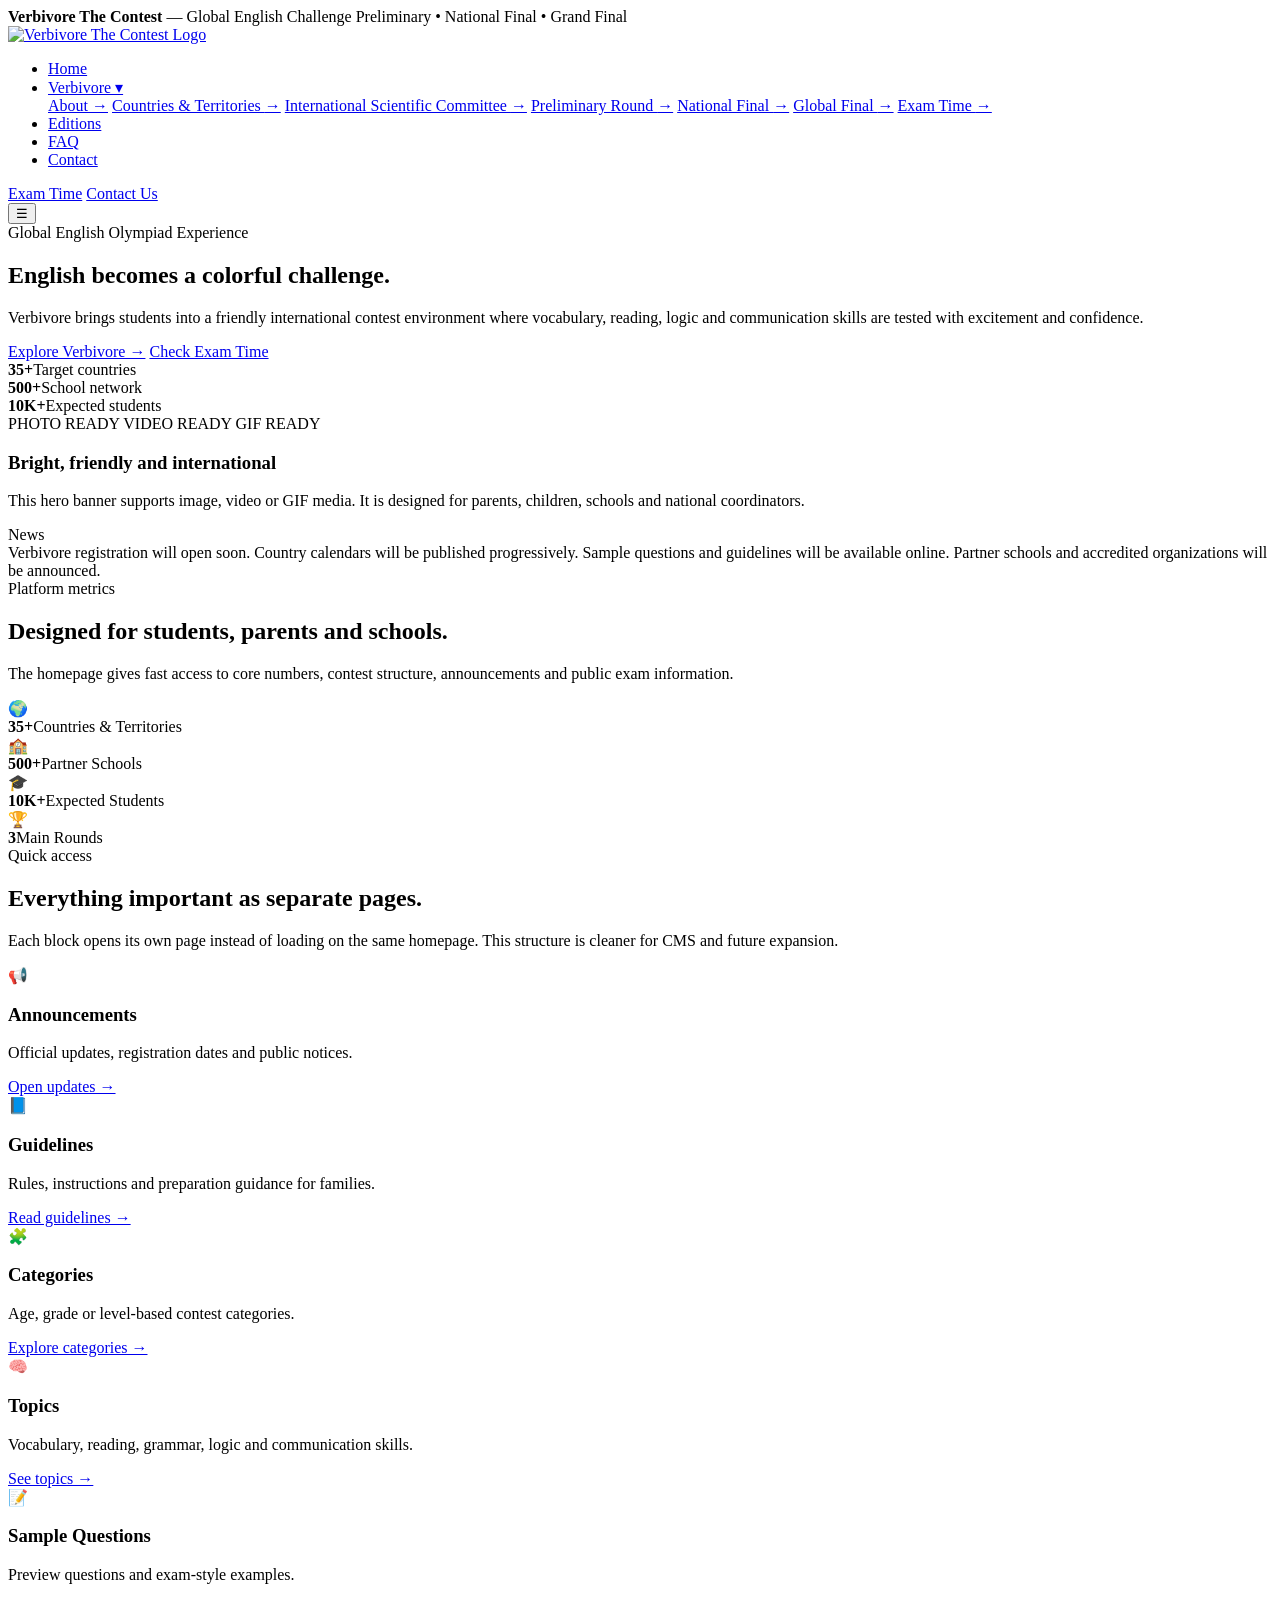
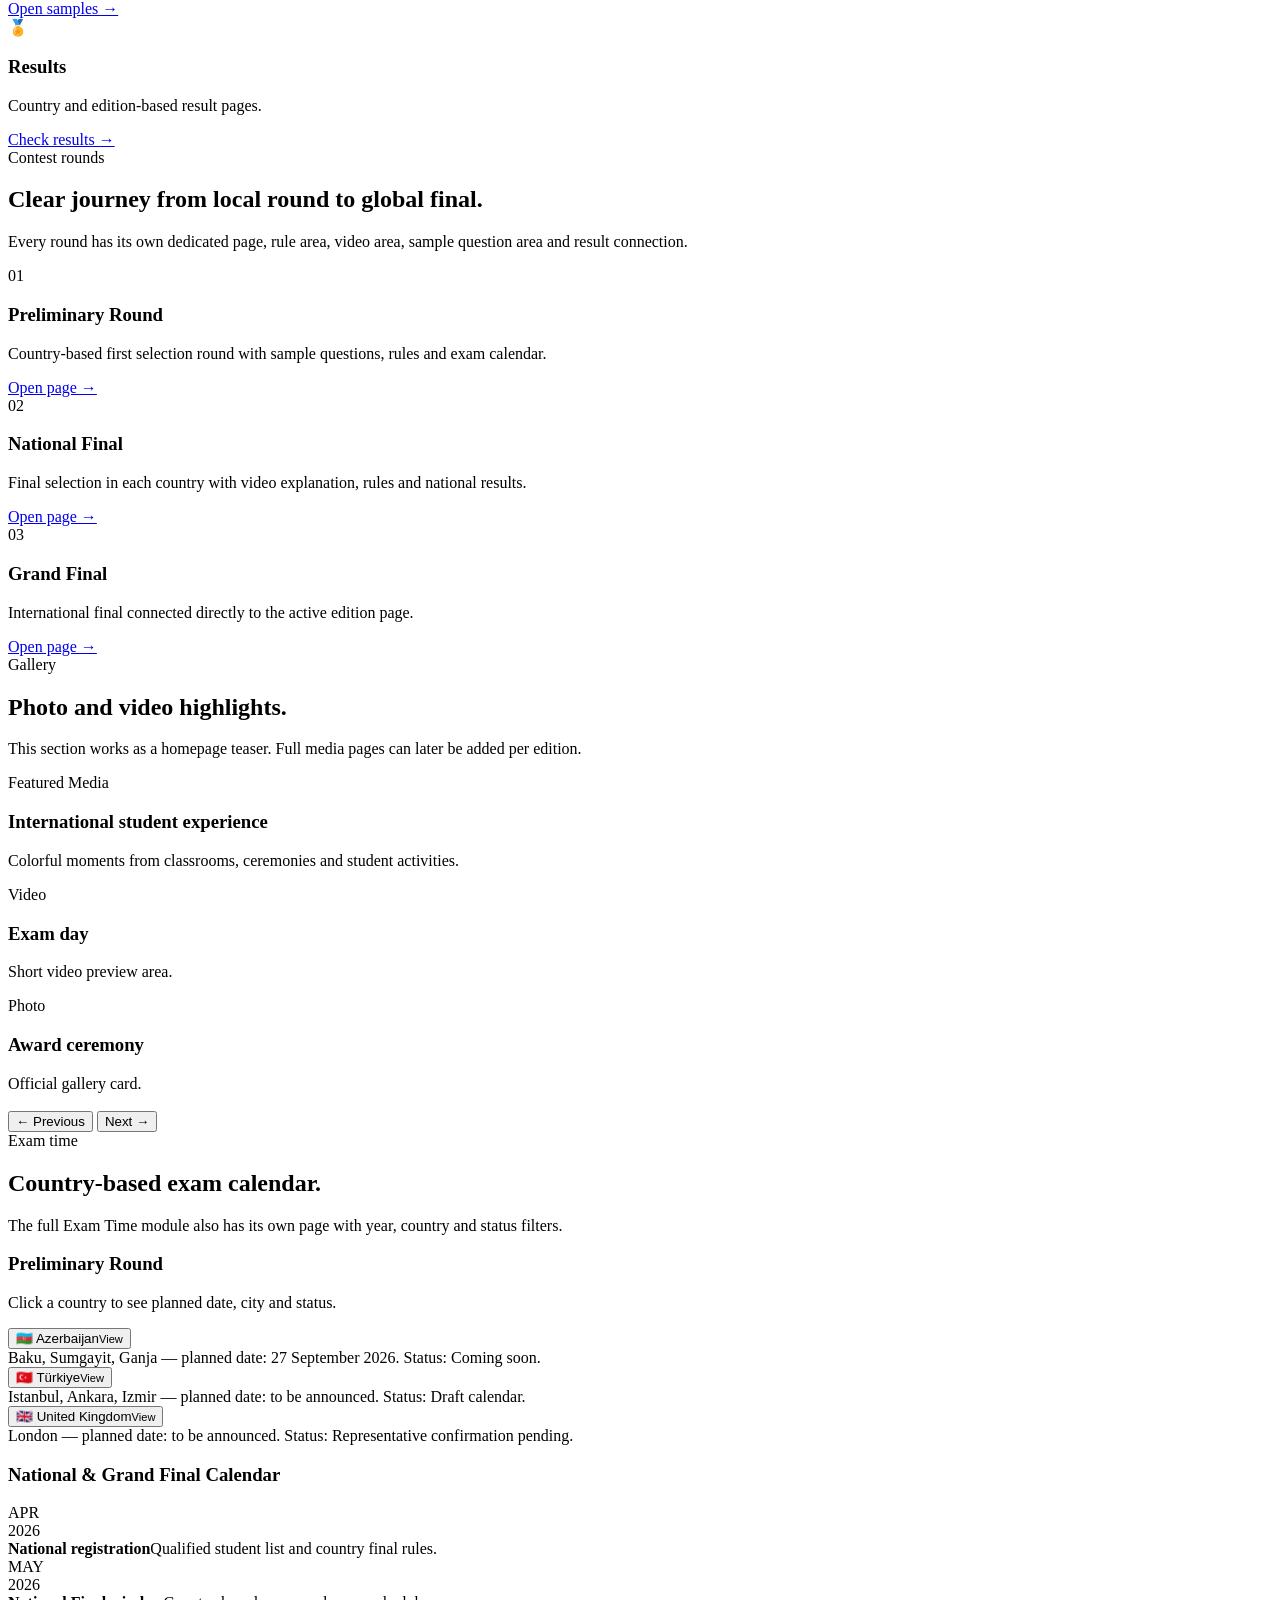
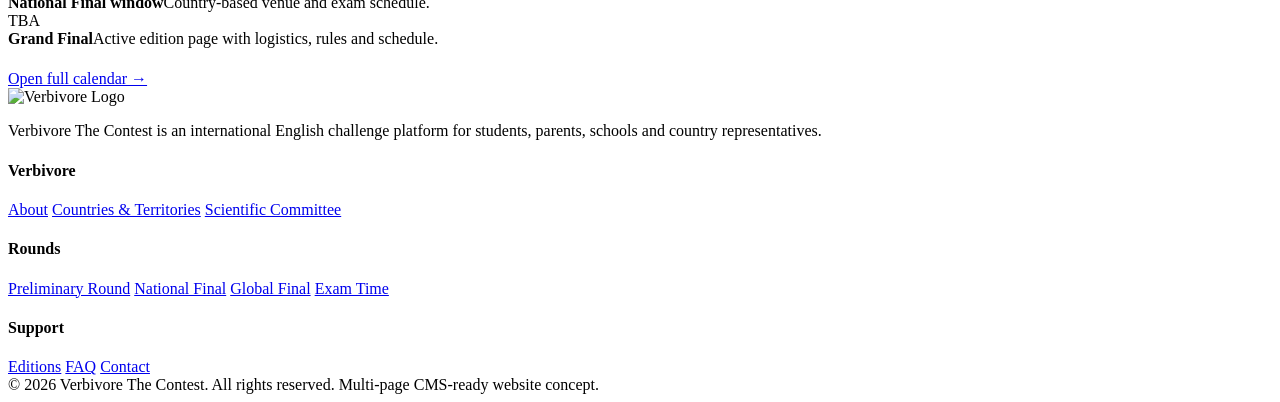
==== index.html @ 2a3293e6 "Add files via upload" ====
<!DOCTYPE html>
<html lang="en">
<head>
  <meta charset="UTF-8" />
  <meta name="viewport" content="width=device-width, initial-scale=1.0" />
  <title>Verbivore The Contest | Home</title>
  <link rel="stylesheet" href="assets/style.css" />
</head>
<body>
  <div class="top-strip">
    <div class="container">
      <span><b>Verbivore The Contest</b> — Global English Challenge</span>
      <span>Preliminary • National Final • Grand Final</span>
    </div>
  </div>
  <header class="site-header" id="siteHeader">
    <div class="container navbar">
      <a class="brand" href="index.html" aria-label="Verbivore Home">
        <img src="assets/verbivore-logo.png" alt="Verbivore The Contest Logo" />
      </a>
      <nav>
        <ul class="menu">
          <li><a href="index.html">Home</a></li>
          <li>
            <a class="dropbtn" href="verbivore/index.html">Verbivore ▾</a>
            <div class="dropdown">
              <a href="verbivore/about.html">About <span>→</span></a>
              <a href="verbivore/countries-territories.html">Countries & Territories <span>→</span></a>
              <a href="verbivore/scientific-committee.html">International Scientific Committee <span>→</span></a>
              <a href="verbivore/preliminary-round.html">Preliminary Round <span>→</span></a>
              <a href="verbivore/national-final.html">National Final <span>→</span></a>
              <a href="verbivore/global-final.html">Global Final <span>→</span></a>
              <a href="verbivore/exam-time.html">Exam Time <span>→</span></a>
            </div>
          </li>
          <li><a href="editions/index.html">Editions</a></li>
          <li><a href="faq.html">FAQ</a></li>
          <li><a href="contact.html">Contact</a></li>
        </ul>
      </nav>
      <div class="header-actions">
        <a class="btn btn-ghost" href="verbivore/exam-time.html">Exam Time</a>
        <a class="btn btn-primary" href="contact.html">Contact Us</a>
      </div>
      <button class="mobile-toggle" id="mobileToggle" aria-label="Open menu">☰</button>
    </div>
  </header>

  <main>
    <section class="hero">
      <div class="container hero-grid">
        <div>
          <div class="eyebrow"><span></span> Global English Olympiad Experience</div>
          <h1>English becomes a colorful <strong>challenge.</strong></h1>
          <p>Verbivore brings students into a friendly international contest environment where vocabulary, reading, logic and communication skills are tested with excitement and confidence.</p>
          <div class="hero-actions">
            <a class="btn btn-primary" href="verbivore/about.html">Explore Verbivore →</a>
            <a class="btn btn-blue" href="verbivore/exam-time.html">Check Exam Time</a>
          </div>
          <div class="hero-mini">
            <div class="mini-card"><b>35+</b><span>Target countries</span></div>
            <div class="mini-card"><b>500+</b><span>School network</span></div>
            <div class="mini-card"><b>10K+</b><span>Expected students</span></div>
          </div>
        </div>
        <div class="hero-visual">
          <div class="visual-photo"></div>
          <div class="visual-content">
            <div class="badge-row">
              <span class="badge">PHOTO READY</span>
              <span class="badge">VIDEO READY</span>
              <span class="badge">GIF READY</span>
            </div>
            <div class="visual-panel">
              <h3>Bright, friendly and international</h3>
              <p>This hero banner supports image, video or GIF media. It is designed for parents, children, schools and national coordinators.</p>
            </div>
          </div>
        </div>
      </div>
      <div class="container">
        <div class="news">
          <div class="news-label">News</div>
          <div class="news-window">
            <div class="news-track">
              <span>Verbivore registration will open soon.</span>
              <span>Country calendars will be published progressively.</span>
              <span>Sample questions and guidelines will be available online.</span>
              <span>Partner schools and accredited organizations will be announced.</span>
            </div>
          </div>
        </div>
      </div>
    </section>

    <section class="section-soft">
      <div class="container">
        <div class="section-head">
          <div>
            <div class="kicker">Platform metrics</div>
            <h2 class="section-title">Designed for students, parents and schools.</h2>
          </div>
          <p class="section-text">The homepage gives fast access to core numbers, contest structure, announcements and public exam information.</p>
        </div>
        <div class="stats-grid">
          <div class="stat-card"><div class="stat-icon">🌍</div><b>35+</b><span>Countries & Territories</span></div>
          <div class="stat-card"><div class="stat-icon">🏫</div><b>500+</b><span>Partner Schools</span></div>
          <div class="stat-card"><div class="stat-icon">🎓</div><b>10K+</b><span>Expected Students</span></div>
          <div class="stat-card"><div class="stat-icon">🏆</div><b>3</b><span>Main Rounds</span></div>
        </div>
      </div>
    </section>

    <section>
      <div class="container">
        <div class="section-head">
          <div>
            <div class="kicker">Quick access</div>
            <h2 class="section-title">Everything important as separate pages.</h2>
          </div>
          <p class="section-text">Each block opens its own page instead of loading on the same homepage. This structure is cleaner for CMS and future expansion.</p>
        </div>
        <div class="card-grid">
          <article class="info-card"><div><div class="icon">📢</div><h3>Announcements</h3><p>Official updates, registration dates and public notices.</p></div><a class="card-link" href="faq.html">Open updates →</a></article>
          <article class="info-card"><div><div class="icon">📘</div><h3>Guidelines</h3><p>Rules, instructions and preparation guidance for families.</p></div><a class="card-link" href="verbivore/preliminary-round.html">Read guidelines →</a></article>
          <article class="info-card"><div><div class="icon">🧩</div><h3>Categories</h3><p>Age, grade or level-based contest categories.</p></div><a class="card-link" href="verbivore/preliminary-round.html">Explore categories →</a></article>
          <article class="info-card"><div><div class="icon">🧠</div><h3>Topics</h3><p>Vocabulary, reading, grammar, logic and communication skills.</p></div><a class="card-link" href="verbivore/about.html">See topics →</a></article>
          <article class="info-card"><div><div class="icon">📝</div><h3>Sample Questions</h3><p>Preview questions and exam-style examples.</p></div><a class="card-link" href="verbivore/preliminary-round.html">Open samples →</a></article>
          <article class="info-card"><div><div class="icon">🏅</div><h3>Results</h3><p>Country and edition-based result pages.</p></div><a class="card-link" href="editions/results.html">Check results →</a></article>
        </div>
      </div>
    </section>

    <section class="section-warm">
      <div class="container">
        <div class="section-head">
          <div>
            <div class="kicker">Contest rounds</div>
            <h2 class="section-title">Clear journey from local round to global final.</h2>
          </div>
          <p class="section-text">Every round has its own dedicated page, rule area, video area, sample question area and result connection.</p>
        </div>
        <div class="round-grid">
          <article class="round-card"><div class="round-number">01</div><h3>Preliminary Round</h3><p>Country-based first selection round with sample questions, rules and exam calendar.</p><a class="card-link" href="verbivore/preliminary-round.html">Open page →</a></article>
          <article class="round-card"><div class="round-number">02</div><h3>National Final</h3><p>Final selection in each country with video explanation, rules and national results.</p><a class="card-link" href="verbivore/national-final.html">Open page →</a></article>
          <article class="round-card"><div class="round-number">03</div><h3>Grand Final</h3><p>International final connected directly to the active edition page.</p><a class="card-link" href="verbivore/global-final.html">Open page →</a></article>
        </div>
      </div>
    </section>

    <section class="section-soft">
      <div class="container">
        <div class="section-head">
          <div>
            <div class="kicker">Gallery</div>
            <h2 class="section-title">Photo and video highlights.</h2>
          </div>
          <p class="section-text">This section works as a homepage teaser. Full media pages can later be added per edition.</p>
        </div>
        <div class="gallery-grid">
          <article class="gallery-feature" id="galleryFeature" style="--bg:url('https://images.unsplash.com/photo-1509062522246-3755977927d7?auto=format&fit=crop&w=1200&q=80')">
            <span class="pill">Featured Media</span>
            <h3>International student experience</h3>
            <p>Colorful moments from classrooms, ceremonies and student activities.</p>
          </article>
          <div class="gallery-side">
            <article class="gallery-item" style="--bg:url('https://images.unsplash.com/photo-1577896851231-70ef18881754?auto=format&fit=crop&w=900&q=80')"><span class="pill">Video</span><h3>Exam day</h3><p>Short video preview area.</p></article>
            <article class="gallery-item" style="--bg:url('https://images.unsplash.com/photo-1523240795612-9a054b0db644?auto=format&fit=crop&w=900&q=80')"><span class="pill">Photo</span><h3>Award ceremony</h3><p>Official gallery card.</p></article>
          </div>
        </div>
        <div class="hero-actions" style="margin-top:18px">
          <button class="btn btn-ghost" id="prevGallery">← Previous</button>
          <button class="btn btn-primary" id="nextGallery">Next →</button>
        </div>
      </div>
    </section>

    <section class="exam-section">
      <div class="container">
        <div class="section-head">
          <div>
            <div class="kicker">Exam time</div>
            <h2 class="section-title">Country-based exam calendar.</h2>
          </div>
          <p class="section-text">The full Exam Time module also has its own page with year, country and status filters.</p>
        </div>
        <div class="exam-layout">
          <article class="exam-card light">
            <h3>Preliminary Round</h3>
            <p>Click a country to see planned date, city and status.</p>
            <div class="country-list">
              <button class="country-item" data-target="az"><span>🇦🇿 Azerbaijan</span><small>View</small></button>
              <div class="country-panel" id="az">Baku, Sumgayit, Ganja — planned date: 27 September 2026. Status: Coming soon.</div>
              <button class="country-item" data-target="tr"><span>🇹🇷 Türkiye</span><small>View</small></button>
              <div class="country-panel" id="tr">Istanbul, Ankara, Izmir — planned date: to be announced. Status: Draft calendar.</div>
              <button class="country-item" data-target="uk"><span>🇬🇧 United Kingdom</span><small>View</small></button>
              <div class="country-panel" id="uk">London — planned date: to be announced. Status: Representative confirmation pending.</div>
            </div>
          </article>
          <article class="exam-card">
            <h3>National & Grand Final Calendar</h3>
            <div class="timeline">
              <div class="timeline-row"><div class="date-badge">APR<br>2026</div><div><b>National registration</b><span>Qualified student list and country final rules.</span></div></div>
              <div class="timeline-row"><div class="date-badge">MAY<br>2026</div><div><b>National Final window</b><span>Country-based venue and exam schedule.</span></div></div>
              <div class="timeline-row"><div class="date-badge">TBA</div><div><b>Grand Final</b><span>Active edition page with logistics, rules and schedule.</span></div></div>
            </div>
            <div class="hero-actions" style="margin-top:22px"><a class="btn btn-primary" href="verbivore/exam-time.html">Open full calendar →</a></div>
          </article>
        </div>
      </div>
    </section>
  </main>

  <footer class="footer">
    <div class="container">
      <div class="footer-grid">
        <div>
          <img src="assets/verbivore-logo.png" alt="Verbivore Logo" />
          <p>Verbivore The Contest is an international English challenge platform for students, parents, schools and country representatives.</p>
        </div>
        <div>
          <h4>Verbivore</h4>
          <a href="verbivore/about.html">About</a>
          <a href="verbivore/countries-territories.html">Countries & Territories</a>
          <a href="verbivore/scientific-committee.html">Scientific Committee</a>
        </div>
        <div>
          <h4>Rounds</h4>
          <a href="verbivore/preliminary-round.html">Preliminary Round</a>
          <a href="verbivore/national-final.html">National Final</a>
          <a href="verbivore/global-final.html">Global Final</a>
          <a href="verbivore/exam-time.html">Exam Time</a>
        </div>
        <div>
          <h4>Support</h4>
          <a href="editions/index.html">Editions</a>
          <a href="faq.html">FAQ</a>
          <a href="contact.html">Contact</a>
        </div>
      </div>
      <div class="footer-bottom">
        <span>© 2026 Verbivore The Contest. All rights reserved.</span>
        <span>Multi-page CMS-ready website concept.</span>
      </div>
    </div>
  </footer>
  <script src="assets/main.js"></script>
</body>
</html>
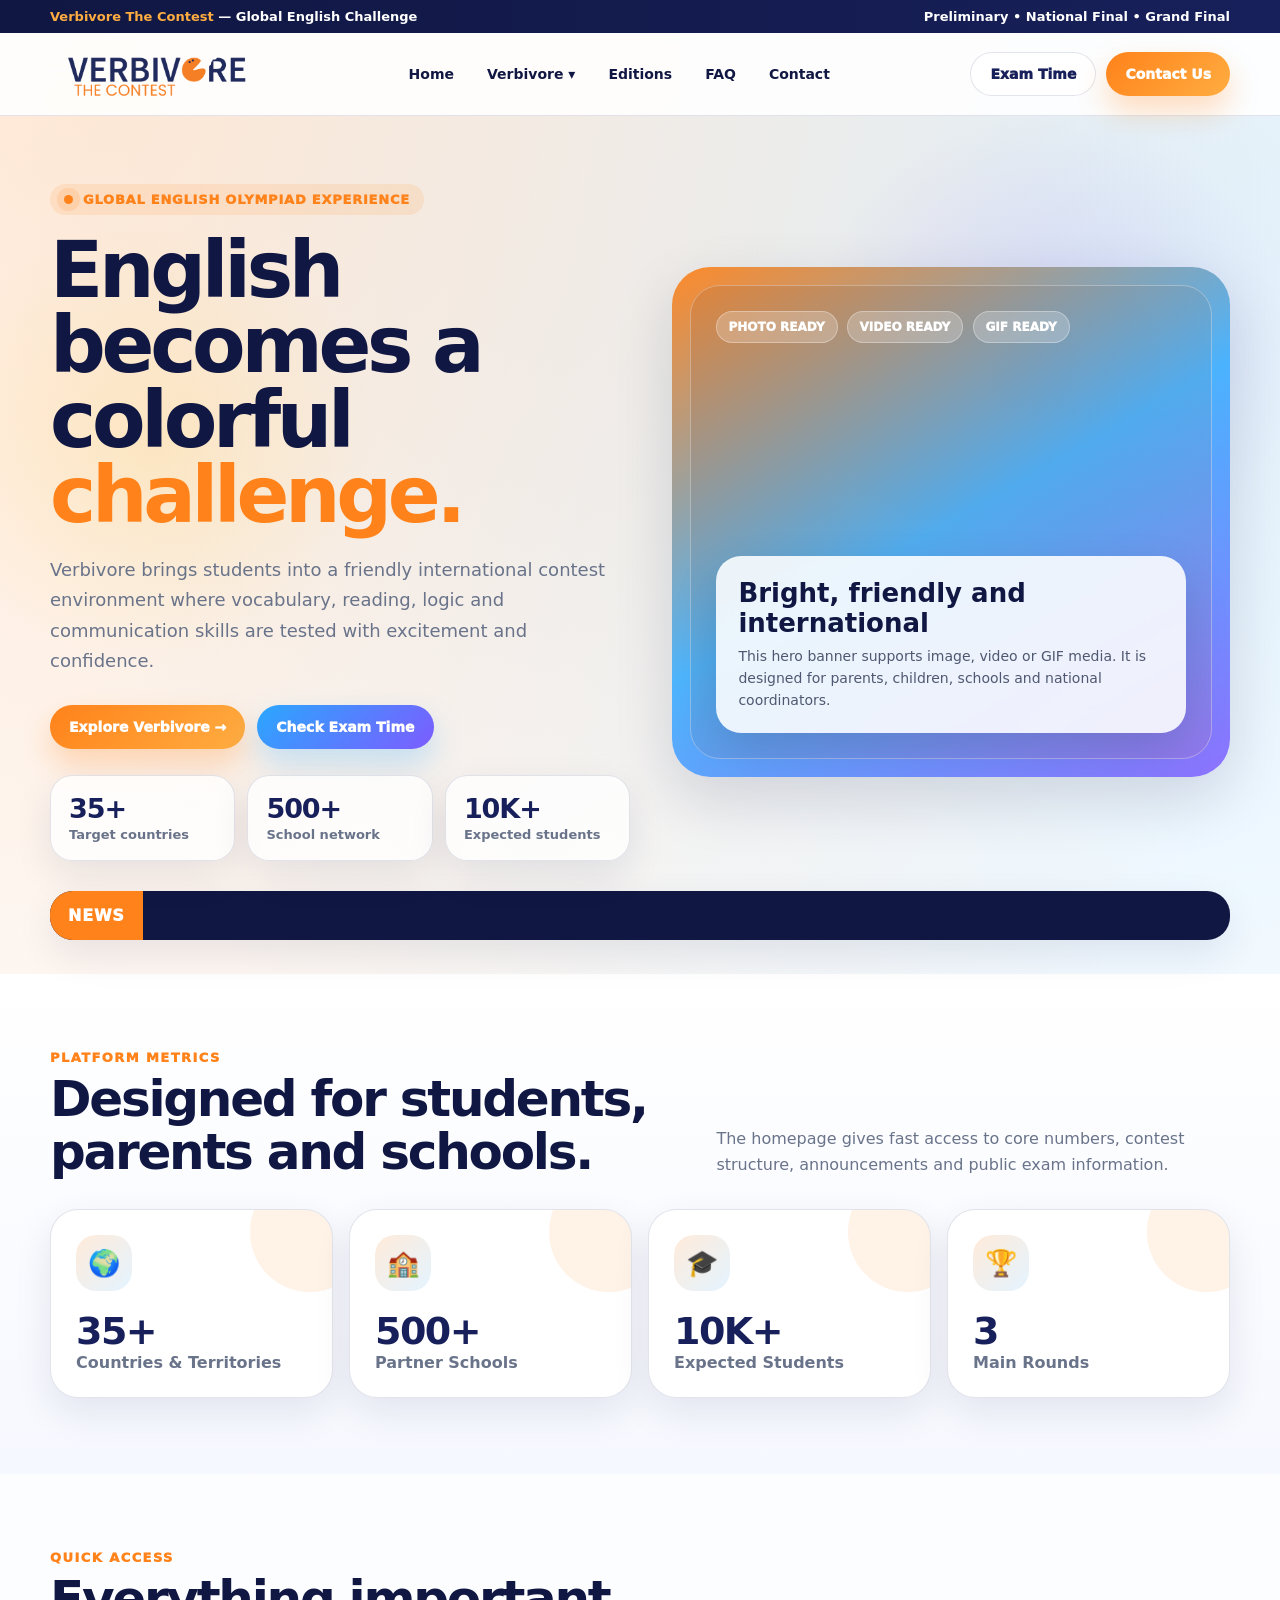
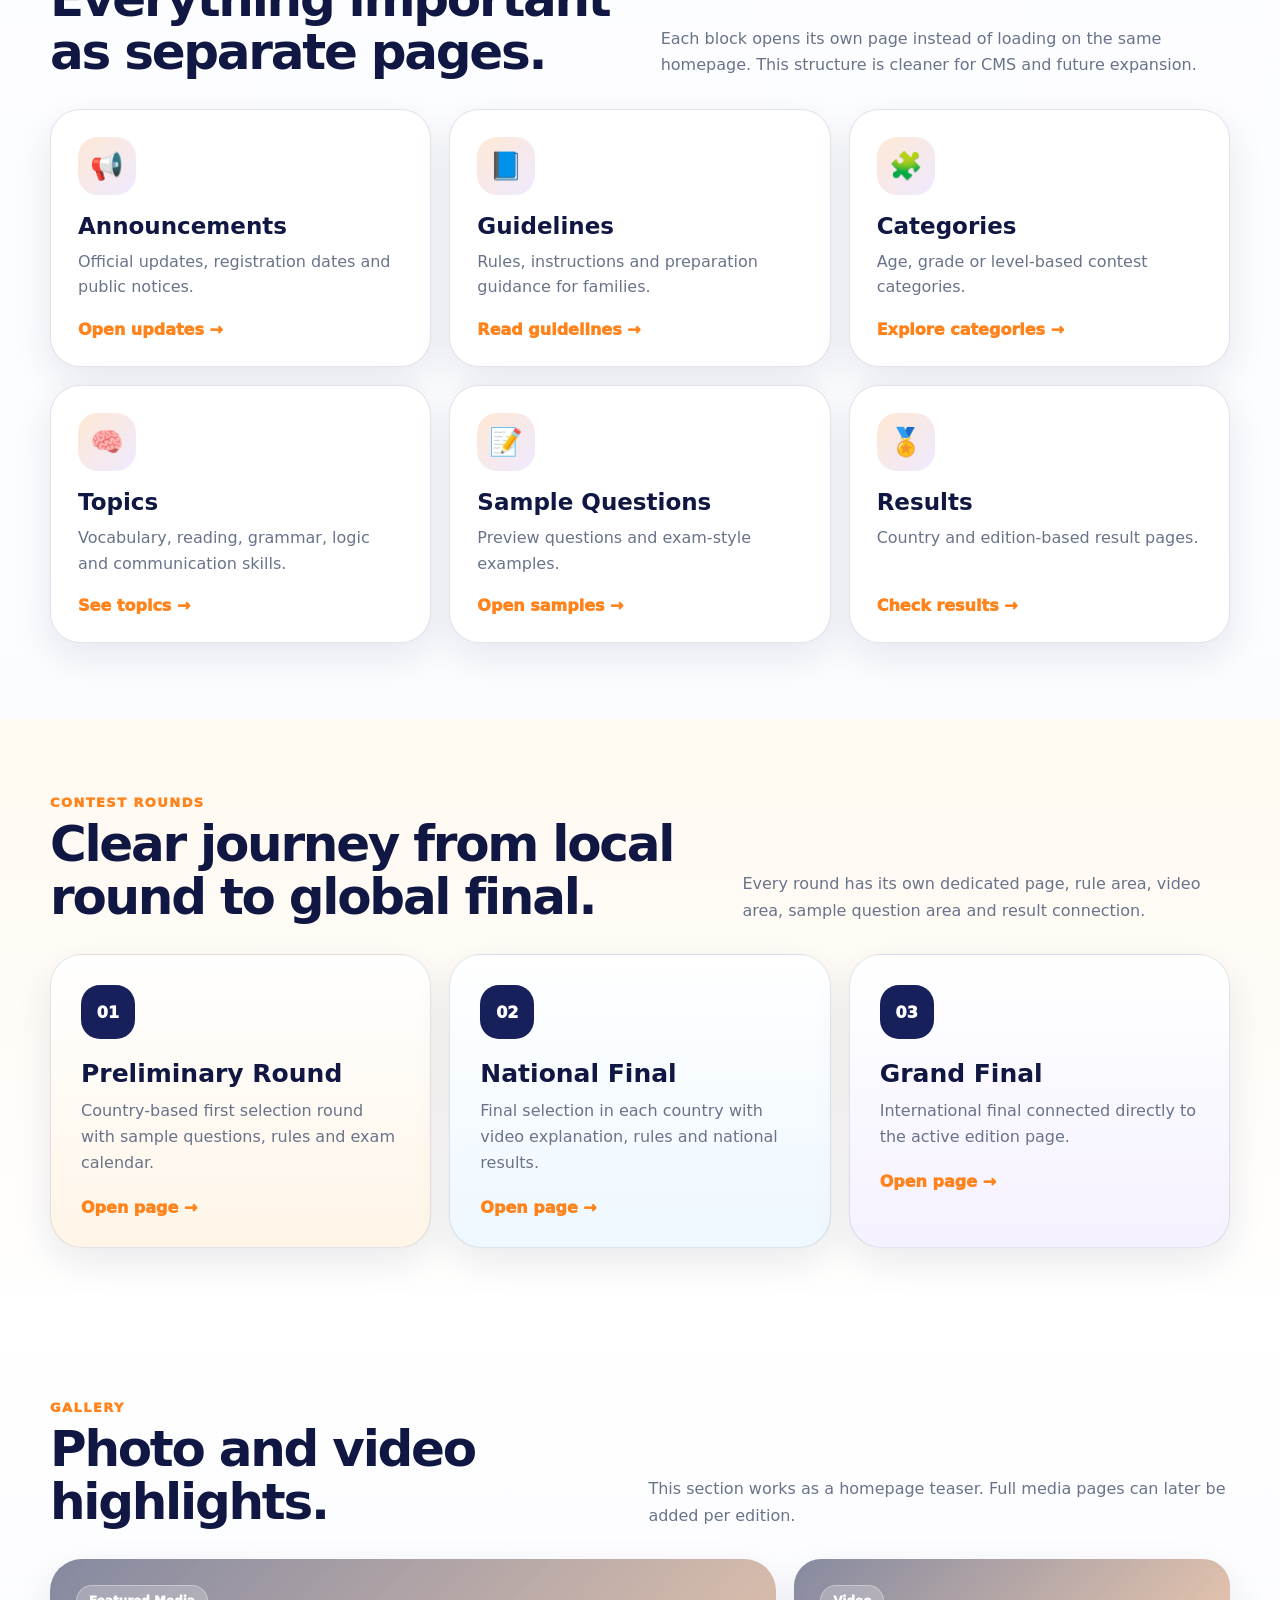
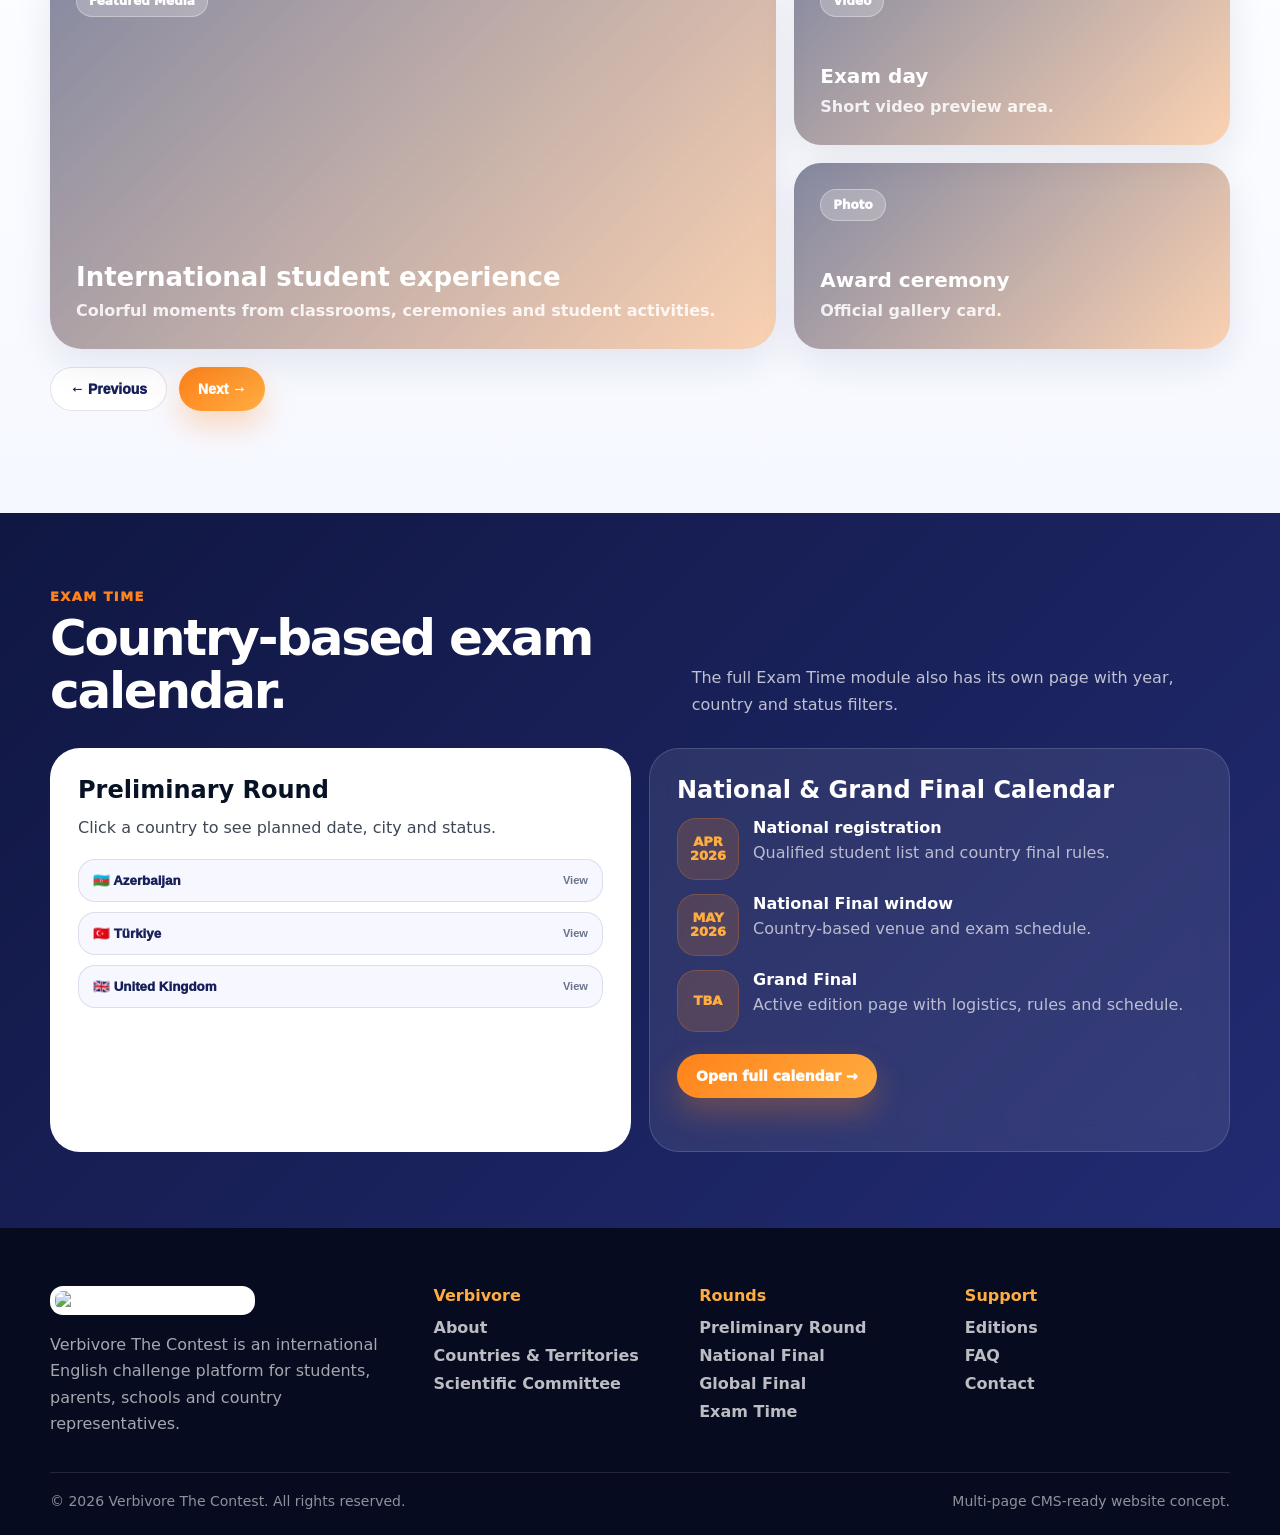
==== commit 03aec2f1: "Update index.html" ====
--- a/index.html
+++ b/index.html
@@ -4,7 +4,7 @@
   <meta charset="UTF-8" />
   <meta name="viewport" content="width=device-width, initial-scale=1.0" />
   <title>Verbivore The Contest | Home</title>
-  <link rel="stylesheet" href="assets/style.css" />
+  <link rel="stylesheet" href="style.css" />
 </head>
 <body>
   <div class="top-strip">
@@ -16,7 +16,7 @@
   <header class="site-header" id="siteHeader">
     <div class="container navbar">
       <a class="brand" href="index.html" aria-label="Verbivore Home">
-        <img src="assets/verbivore-logo.png" alt="Verbivore The Contest Logo" />
+        <img src="verbivore-logo.png" alt="Verbivore The Contest Logo" />
       </a>
       <nav>
         <ul class="menu">
@@ -244,6 +244,6 @@
       </div>
     </div>
   </footer>
-  <script src="assets/main.js"></script>
+  <script src="main.js"></script>
 </body>
 </html>
--- a/style.css
+++ b/style.css
@@ -0,0 +1,169 @@
+
+:root{
+  --navy:#17205a;
+  --navy-2:#101742;
+  --orange:#ff821a;
+  --orange-2:#ffad41;
+  --sky:#2aa7ff;
+  --green:#2fcf7f;
+  --pink:#ff5d9e;
+  --purple:#7d5cff;
+  --yellow:#ffd166;
+  --ink:#081225;
+  --muted:#69738a;
+  --soft:#f7f8ff;
+  --cream:#fff5ea;
+  --white:#ffffff;
+  --line:rgba(23,32,90,.12);
+  --shadow:0 22px 60px rgba(16,23,66,.14);
+  --shadow-soft:0 14px 38px rgba(16,23,66,.09);
+  --radius:28px;
+  --max:1180px;
+}
+*{box-sizing:border-box;margin:0;padding:0}
+html{scroll-behavior:smooth}
+body{
+  font-family:Inter,ui-sans-serif,system-ui,-apple-system,BlinkMacSystemFont,"Segoe UI",Arial,sans-serif;
+  color:var(--ink);
+  background:
+    radial-gradient(circle at 8% 2%, rgba(255,130,26,.18), transparent 28%),
+    radial-gradient(circle at 90% 6%, rgba(42,167,255,.15), transparent 25%),
+    linear-gradient(180deg,#fff 0%,#fbfcff 52%,#fff 100%);
+  overflow-x:hidden;
+}
+a{text-decoration:none;color:inherit}
+img,video{display:block;max-width:100%}
+.container{width:min(var(--max),calc(100% - 38px));margin:0 auto}
+.top-strip{
+  background:linear-gradient(90deg,var(--navy-2),var(--navy));
+  color:#fff;
+  font-size:13px;
+  font-weight:750;
+}
+.top-strip .container{display:flex;justify-content:space-between;gap:16px;align-items:center;padding:9px 0}
+.top-strip b{color:var(--orange-2)}
+.site-header{
+  position:sticky;top:0;z-index:100;
+  background:rgba(255,255,255,.88);
+  backdrop-filter:blur(18px);
+  border-bottom:1px solid var(--line);
+}
+.navbar{min-height:82px;display:flex;align-items:center;justify-content:space-between;gap:18px}
+.brand{display:flex;align-items:center;gap:12px}
+.brand img{width:218px;height:auto}
+.menu{display:flex;align-items:center;gap:5px;list-style:none;font-size:14px;font-weight:900;color:var(--navy-2)}
+.menu>li{position:relative}
+.menu a,.dropbtn{display:inline-flex;align-items:center;gap:7px;padding:12px 14px;border-radius:999px;transition:.22s ease}
+.menu a:hover,.dropbtn:hover{background:rgba(255,130,26,.12);color:var(--orange)}
+.dropdown{position:absolute;top:45px;left:0;width:300px;background:#fff;border:1px solid var(--line);box-shadow:var(--shadow);border-radius:22px;padding:10px;display:none}
+.menu>li:hover .dropdown{display:grid}
+.dropdown a{border-radius:16px;padding:11px 12px;justify-content:space-between}
+.header-actions{display:flex;align-items:center;gap:10px}
+.btn{
+  display:inline-flex;align-items:center;justify-content:center;gap:9px;
+  min-height:44px;padding:12px 19px;border-radius:999px;border:0;
+  font-size:14px;font-weight:950;cursor:pointer;transition:.22s ease;white-space:nowrap
+}
+.btn:hover{transform:translateY(-2px)}
+.btn-primary{background:linear-gradient(135deg,var(--orange),#ffad41);color:#fff;box-shadow:0 15px 30px rgba(255,130,26,.28)}
+.btn-ghost{background:#fff;border:1px solid var(--line);color:var(--navy)}
+.btn-blue{background:linear-gradient(135deg,var(--sky),#7d5cff);color:#fff;box-shadow:0 15px 30px rgba(42,167,255,.25)}
+.mobile-toggle{display:none;width:44px;height:44px;border-radius:14px;border:1px solid var(--line);background:#fff;color:var(--navy);font-size:22px}
+.hero{position:relative;padding:68px 0 34px}
+.hero::before{
+  content:"";position:absolute;inset:0;z-index:-1;
+  background:
+    radial-gradient(circle at 12% 38%, rgba(255,209,102,.26), transparent 18%),
+    radial-gradient(circle at 82% 28%, rgba(125,92,255,.16), transparent 20%);
+}
+.hero-grid{display:grid;grid-template-columns:1.02fr .98fr;gap:42px;align-items:center}
+.eyebrow{
+  display:inline-flex;align-items:center;gap:10px;margin-bottom:18px;padding:8px 14px;border-radius:999px;
+  background:rgba(255,130,26,.12);color:var(--orange);font-size:13px;font-weight:1000;letter-spacing:.06em;text-transform:uppercase
+}
+.eyebrow span{width:9px;height:9px;border-radius:50%;background:var(--orange);box-shadow:0 0 0 7px rgba(255,130,26,.14)}
+.hero h1{font-size:clamp(42px,6.2vw,78px);line-height:.96;letter-spacing:-.055em;color:var(--navy-2);margin-bottom:22px}
+.hero h1 strong{color:var(--orange)}
+.hero p{color:var(--muted);font-size:18px;line-height:1.7;max-width:620px;margin-bottom:28px}
+.hero-actions{display:flex;gap:12px;flex-wrap:wrap;margin-bottom:26px}
+.hero-mini{display:grid;grid-template-columns:repeat(3,1fr);gap:12px;max-width:650px}
+.mini-card{
+  background:rgba(255,255,255,.78);border:1px solid var(--line);border-radius:22px;padding:17px 18px;box-shadow:var(--shadow-soft)
+}
+.mini-card b{display:block;color:var(--navy);font-size:27px;letter-spacing:-.04em}.mini-card span{color:var(--muted);font-weight:850;font-size:13px}
+.hero-visual{
+  position:relative;border-radius:38px;padding:18px;min-height:510px;background:
+  linear-gradient(150deg,rgba(255,130,26,.92),rgba(42,167,255,.82) 50%,rgba(125,92,255,.86));
+  box-shadow:var(--shadow);overflow:hidden
+}
+.hero-visual::before{content:"";position:absolute;inset:18px;border:1px solid rgba(255,255,255,.34);border-radius:30px;pointer-events:none}
+.visual-photo{
+  position:absolute;inset:18px;border-radius:30px;overflow:hidden;background:
+  linear-gradient(130deg,rgba(16,23,66,.08),rgba(255,130,26,.08)),
+  url('https://images.unsplash.com/photo-1503676260728-1c00da094a0b?auto=format&fit=crop&w=1200&q=80') center/cover;
+}
+.visual-content{position:relative;z-index:2;height:474px;display:flex;flex-direction:column;justify-content:space-between;color:#fff;padding:26px}
+.badge-row{display:flex;gap:9px;flex-wrap:wrap}.badge{display:inline-flex;align-items:center;padding:8px 12px;border-radius:999px;background:rgba(255,255,255,.22);border:1px solid rgba(255,255,255,.32);backdrop-filter:blur(10px);font-weight:950;font-size:12px}
+.visual-panel{background:rgba(255,255,255,.88);color:var(--navy-2);border-radius:25px;padding:22px;backdrop-filter:blur(16px);box-shadow:0 18px 45px rgba(0,0,0,.13)}
+.visual-panel h3{font-size:26px;margin-bottom:8px}.visual-panel p{font-size:14px;line-height:1.55;margin:0;color:#4f5870}
+.news{margin-top:30px;display:grid;grid-template-columns:auto 1fr;background:var(--navy-2);border-radius:23px;overflow:hidden;color:#fff;box-shadow:var(--shadow-soft)}
+.news-label{background:var(--orange);font-weight:1000;letter-spacing:.05em;text-transform:uppercase;padding:15px 18px;display:flex;align-items:center}
+.news-window{overflow:hidden;white-space:nowrap;display:flex;align-items:center}
+.news-track{display:inline-block;padding-left:100%;animation:ticker 28s linear infinite;font-weight:850;color:rgba(255,255,255,.88)}
+.news-track span{margin-right:48px}@keyframes ticker{from{transform:translateX(0)}to{transform:translateX(-100%)}}
+section{padding:76px 0}.section-soft{background:linear-gradient(180deg,#fff,#f6f8ff)}.section-warm{background:linear-gradient(180deg,#fff9f0,#fff)}
+.section-head{display:flex;justify-content:space-between;align-items:flex-end;gap:26px;margin-bottom:30px}
+.kicker{color:var(--orange);font-size:13px;font-weight:1000;text-transform:uppercase;letter-spacing:.11em;margin-bottom:8px}
+.section-title{font-size:clamp(30px,4vw,50px);letter-spacing:-.045em;line-height:1.06;color:var(--navy-2)}
+.section-text{color:var(--muted);line-height:1.65;font-size:16px;max-width:620px}
+.stats-grid{display:grid;grid-template-columns:repeat(4,1fr);gap:16px}
+.stat-card{background:#fff;border:1px solid var(--line);box-shadow:var(--shadow-soft);border-radius:28px;padding:25px;position:relative;overflow:hidden}
+.stat-card::after{content:"";position:absolute;width:120px;height:120px;border-radius:50%;right:-38px;top:-38px;background:rgba(255,130,26,.10)}
+.stat-icon{width:56px;height:56px;border-radius:20px;display:grid;place-items:center;background:linear-gradient(135deg,rgba(255,130,26,.16),rgba(42,167,255,.13));font-size:26px;margin-bottom:18px}
+.stat-card b{display:block;color:var(--navy);font-size:38px;letter-spacing:-.04em}.stat-card span{font-weight:850;color:var(--muted)}
+.card-grid{display:grid;grid-template-columns:repeat(3,1fr);gap:18px}
+.info-card{background:#fff;border:1px solid var(--line);border-radius:30px;padding:27px;box-shadow:var(--shadow-soft);min-height:250px;display:flex;flex-direction:column;justify-content:space-between;transition:.22s ease}
+.info-card:hover{transform:translateY(-6px);box-shadow:var(--shadow)}
+.info-card .icon{width:58px;height:58px;border-radius:20px;display:grid;place-items:center;font-size:27px;background:linear-gradient(135deg,rgba(255,130,26,.18),rgba(125,92,255,.13));margin-bottom:18px}
+.info-card h3{color:var(--navy-2);font-size:23px;margin-bottom:10px}.info-card p{color:var(--muted);line-height:1.6;margin-bottom:20px}.card-link{color:var(--orange);font-weight:1000}
+.round-grid{display:grid;grid-template-columns:repeat(3,1fr);gap:18px}
+.round-card{border-radius:32px;padding:30px;background:#fff;border:1px solid var(--line);box-shadow:var(--shadow-soft);position:relative;overflow:hidden}
+.round-card:nth-child(1){background:linear-gradient(180deg,#fff,#fff5e8)}
+.round-card:nth-child(2){background:linear-gradient(180deg,#fff,#eef8ff)}
+.round-card:nth-child(3){background:linear-gradient(180deg,#fff,#f5f1ff)}
+.round-card .round-number{width:54px;height:54px;border-radius:19px;display:grid;place-items:center;background:var(--navy);color:#fff;font-weight:1000;margin-bottom:20px}
+.round-card h3{font-size:25px;color:var(--navy-2);margin-bottom:10px}.round-card p{color:var(--muted);line-height:1.62;margin-bottom:22px}
+.gallery-grid{display:grid;grid-template-columns:1.25fr .75fr;gap:18px}
+.gallery-feature,.gallery-item{
+  position:relative;overflow:hidden;border-radius:32px;min-height:390px;background:linear-gradient(135deg,rgba(16,23,66,.50),rgba(255,130,26,.34)),var(--bg) center/cover;
+  box-shadow:var(--shadow-soft);padding:26px;color:#fff;display:flex;flex-direction:column;justify-content:flex-end
+}
+.gallery-side{display:grid;gap:18px}.gallery-item{min-height:186px;border-radius:27px}.pill{display:inline-flex;align-items:center;align-self:flex-start;padding:8px 12px;border-radius:999px;background:rgba(255,255,255,.23);border:1px solid rgba(255,255,255,.32);font-size:12px;font-weight:1000;margin-bottom:auto}
+.gallery-feature h3,.gallery-item h3{font-size:26px;margin-bottom:7px}.gallery-item h3{font-size:20px}.gallery-feature p,.gallery-item p{color:rgba(255,255,255,.86);line-height:1.52;font-weight:720}
+.exam-section{background:linear-gradient(135deg,var(--navy-2),#222b72);color:#fff;overflow:hidden}
+.exam-section .section-title{color:#fff}.exam-section .section-text{color:rgba(255,255,255,.72)}
+.exam-layout{display:grid;grid-template-columns:1fr 1fr;gap:18px}
+.exam-card{background:rgba(255,255,255,.09);border:1px solid rgba(255,255,255,.14);border-radius:30px;padding:27px;backdrop-filter:blur(14px)}
+.exam-card.light{background:#fff;color:var(--ink)}.exam-card h3{font-size:24px;margin-bottom:11px}.exam-card p{line-height:1.6;opacity:.78;margin-bottom:18px}
+.country-list{display:grid;gap:10px}.country-item{border:1px solid rgba(23,32,90,.12);background:#f7f8ff;border-radius:17px;padding:13px 14px;width:100%;display:flex;justify-content:space-between;align-items:center;color:var(--navy);font-weight:950;cursor:pointer}.country-item small{color:var(--muted);font-weight:850}
+.country-panel{display:none;margin-top:8px;padding:14px;border-radius:16px;background:rgba(255,130,26,.11);color:#5a3718;font-weight:780;line-height:1.55}.country-panel.active{display:block}
+.timeline{display:grid;gap:14px;margin-top:14px}.timeline-row{display:grid;grid-template-columns:auto 1fr;gap:14px;align-items:start}.date-badge{width:62px;min-height:62px;border-radius:19px;background:rgba(255,130,26,.17);border:1px solid rgba(255,130,26,.24);color:var(--orange-2);font-size:13px;font-weight:1000;display:grid;place-items:center;text-align:center;line-height:1.06}.timeline-row span{display:block;color:rgba(255,255,255,.67);margin-top:4px;line-height:1.45}
+.footer{background:#070b1f;color:#fff;padding:58px 0 26px}.footer-grid{display:grid;grid-template-columns:1.2fr .8fr .8fr .9fr;gap:30px;margin-bottom:34px}.footer img{width:205px;background:#fff;border-radius:13px;padding:5px;margin-bottom:17px}.footer p{color:rgba(255,255,255,.64);line-height:1.65}.footer h4{color:var(--orange-2);margin-bottom:13px}.footer a{display:block;color:rgba(255,255,255,.73);font-weight:770;margin:9px 0}.footer-bottom{border-top:1px solid rgba(255,255,255,.11);padding-top:20px;color:rgba(255,255,255,.55);display:flex;justify-content:space-between;gap:12px;flex-wrap:wrap;font-size:14px}
+.page-hero{padding:66px 0 46px;background:linear-gradient(135deg,#fff7ed,#eef7ff)}.breadcrumb{display:flex;gap:9px;align-items:center;color:var(--muted);font-weight:800;font-size:14px;margin-bottom:16px}.page-hero h1{font-size:clamp(38px,5vw,66px);line-height:1;letter-spacing:-.055em;color:var(--navy-2);max-width:880px}.page-hero p{color:var(--muted);font-size:18px;line-height:1.7;max-width:740px;margin-top:18px}
+.two-col{display:grid;grid-template-columns:1fr 1fr;gap:24px;align-items:start}.panel{background:#fff;border:1px solid var(--line);border-radius:30px;padding:28px;box-shadow:var(--shadow-soft)}.panel h2,.panel h3{color:var(--navy-2);margin-bottom:12px}.panel p,.panel li{color:var(--muted);line-height:1.65}.panel ul{padding-left:20px}
+.map-box{min-height:360px;border-radius:32px;background:linear-gradient(135deg,rgba(42,167,255,.16),rgba(255,130,26,.17)),#fff;border:1px solid var(--line);box-shadow:var(--shadow-soft);display:grid;place-items:center;text-align:center;padding:30px;color:var(--navy)}
+.map-box b{font-size:30px;display:block;margin-bottom:10px}.country-grid{display:grid;grid-template-columns:repeat(3,1fr);gap:16px}.country-card{background:#fff;border:1px solid var(--line);border-radius:25px;padding:22px;box-shadow:var(--shadow-soft)}.flag{font-size:34px;margin-bottom:12px}.country-card h3{color:var(--navy-2);margin-bottom:8px}.country-card p{color:var(--muted);line-height:1.5;font-size:14px}.country-card a{margin-top:14px;display:inline-flex;color:var(--orange);font-weight:1000}
+.member-grid{display:grid;grid-template-columns:repeat(4,1fr);gap:18px}.member-card{background:#fff;border:1px solid var(--line);border-radius:28px;padding:20px;box-shadow:var(--shadow-soft);text-align:center}.avatar{width:96px;height:96px;border-radius:50%;background:linear-gradient(135deg,var(--orange),var(--sky));margin:0 auto 14px;display:grid;place-items:center;color:#fff;font-size:35px;font-weight:1000}.member-card h3{font-size:19px;color:var(--navy-2);margin-bottom:5px}.member-card p{color:var(--muted);line-height:1.45;font-size:14px}.status{display:inline-flex;padding:7px 10px;border-radius:999px;background:rgba(255,130,26,.13);color:var(--orange);font-weight:1000;font-size:12px;margin-top:10px}
+.edition-grid{display:grid;grid-template-columns:repeat(3,1fr);gap:18px}.edition-card{min-height:260px;border-radius:32px;overflow:hidden;border:1px solid var(--line);box-shadow:var(--shadow-soft);background:#fff;display:flex;flex-direction:column}.edition-cover{height:130px;background:linear-gradient(135deg,rgba(16,23,66,.45),rgba(255,130,26,.25)),var(--bg) center/cover}.edition-body{padding:22px}.edition-body h3{color:var(--navy-2);font-size:24px;margin-bottom:8px}.edition-body p{color:var(--muted);line-height:1.55;margin-bottom:16px}
+.tabs-list{display:flex;flex-wrap:wrap;gap:10px;margin-top:22px}.tabs-list a{padding:10px 14px;border-radius:999px;background:#fff;border:1px solid var(--line);font-weight:950;color:var(--navy)}.tabs-list a:hover{background:var(--orange);color:#fff}
+.schedule{display:grid;gap:18px}.schedule-item{display:grid;grid-template-columns:120px 1fr;gap:18px;align-items:stretch}.schedule-date{border-radius:24px;background:var(--navy);color:#fff;display:grid;place-items:center;text-align:center;font-weight:1000;padding:18px}.schedule-content{background:#fff;border:1px solid var(--line);box-shadow:var(--shadow-soft);border-radius:26px;padding:23px}.schedule-content h3{color:var(--navy-2);margin-bottom:7px}.schedule-content p{color:var(--muted);line-height:1.6}
+.result-table{width:100%;border-collapse:separate;border-spacing:0 10px}.result-table th{text-align:left;color:var(--navy);font-size:13px;text-transform:uppercase;letter-spacing:.06em;padding:0 14px}.result-table td{background:#fff;border-top:1px solid var(--line);border-bottom:1px solid var(--line);padding:15px 14px;color:var(--muted);font-weight:780}.result-table td:first-child{border-left:1px solid var(--line);border-radius:16px 0 0 16px;color:var(--navy);font-weight:1000}.result-table td:last-child{border-right:1px solid var(--line);border-radius:0 16px 16px 0}
+.faq-list{display:grid;gap:12px}.faq-item{background:#fff;border:1px solid var(--line);border-radius:23px;box-shadow:var(--shadow-soft);overflow:hidden}.faq-q{width:100%;background:#fff;border:0;text-align:left;padding:20px 22px;font-size:17px;font-weight:1000;color:var(--navy);display:flex;justify-content:space-between;gap:12px;cursor:pointer}.faq-a{display:none;padding:0 22px 20px;color:var(--muted);line-height:1.65}.faq-item.active .faq-a{display:block}
+.form-grid{display:grid;grid-template-columns:repeat(2,1fr);gap:14px}.field{display:grid;gap:7px}.field.full{grid-column:1/-1}.field label{font-weight:900;color:var(--navy);font-size:14px}.field input,.field select,.field textarea{width:100%;border:1px solid var(--line);border-radius:16px;padding:13px 14px;font:inherit;background:#fff}.field textarea{min-height:140px;resize:vertical}
+@media(max-width:1050px){
+  .menu,.header-actions{display:none}.mobile-toggle{display:grid;place-items:center}.mobile-open .menu{display:grid;position:absolute;top:82px;left:19px;right:19px;background:#fff;border:1px solid var(--line);border-radius:24px;padding:14px;box-shadow:var(--shadow)}.mobile-open .menu>li:hover .dropdown,.mobile-open .dropdown{position:static;width:auto;box-shadow:none;margin-top:4px}
+  .hero-grid,.gallery-grid,.exam-layout,.two-col,.footer-grid{grid-template-columns:1fr}.stats-grid,.card-grid,.round-grid,.country-grid,.edition-grid{grid-template-columns:repeat(2,1fr)}.member-grid{grid-template-columns:repeat(2,1fr)}
+}
+@media(max-width:650px){
+  .container{width:min(100% - 28px,var(--max))}.top-strip .container{align-items:flex-start;flex-direction:column}.brand img{width:184px}.hero{padding-top:42px}.hero-mini,.stats-grid,.card-grid,.round-grid,.country-grid,.edition-grid,.member-grid,.form-grid{grid-template-columns:1fr}.section-head{flex-direction:column;align-items:flex-start}.btn{width:100%}.news{grid-template-columns:1fr}.news-label{justify-content:center}.hero-visual{min-height:430px;border-radius:28px}.visual-content{height:394px}.visual-panel h3{font-size:22px}.schedule-item{grid-template-columns:1fr}.result-table{font-size:13px}
+}
